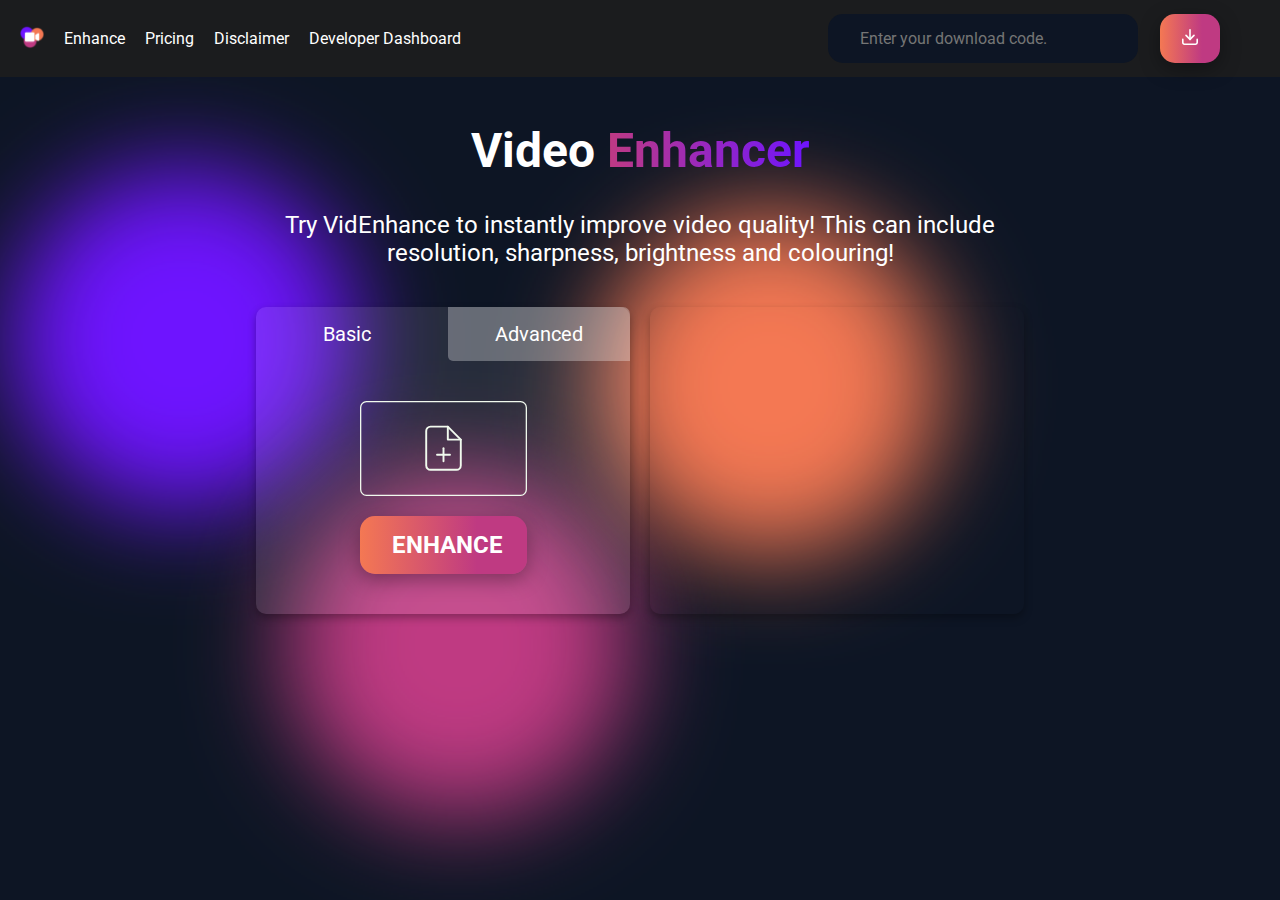
==== index.html @ c8a72e9c "feat(index): sends advanced settings to API" ====
<!DOCTYPE html>
<html lang="en">
  <head>
    <meta charset="UTF-8" />
    <meta name="viewport" content="width=device-width, initial-scale=1.0" />
    <link rel="icon" type="image/x-icon" href="/imgs/VidEnhance2.png">
    <link rel="stylesheet" href="style.css" />
    <title>Video Upload Page</title>
  </head>
  <body>
    <header>
      <nav>
        <ul>
          <div style="display: flex; align-items: center;">
            <li><img src="/imgs/VidEnhance2.png" alt="Logo"></li>
            <li><a href="index.html">Enhance</a></li>
            <li><a href="#pricing">Pricing</a></li>
            <li><a href="disclaimer.html">Disclaimer</a></li>
            <li><a href="dashboard.html">Developer Dashboard</a></li>
          </div>
          <li style="float: right;"><div class="downloadZone">
            <input
              class="dashboardInput"
              id="downloadCode"
              type="text"
              placeholder="Enter your download code."
            />
            <button class="fancyButton" id="downloadFile"><img src="imgs/download.svg" style="height: 16px;" alt=""></button>
          </div></li>
        </ul>
      </nav>
    </header>
    <main>
      <div id="menuModal" class="modal">
        <div class="modal-content">
          <h2>We're working on it!</h2>
          <p class="uuid-descriptor">
            Your file is being rendered, copy this code to check later!
          </p>
          <div id="uuid-bg">
            <p id="uuid"></p>
            <img
              src="imgs/copy-white.png"
              id="copy-uuid"
              class="png-icon"
              alt="copy icon"
            />
            <div id="toast" class="hide">Text copied!</div>
          </div>
          <span id="closeModal" class="close">&times;</span>
        </div>
      </div>
      <h1>Video <span class="titleColour">Enhancer</span></h1>
      <p class="subTitle">
        Try VidEnhance to instantly improve video quality! This can include
        resolution, sharpness, brightness and colouring!
      </p>
      <div class="enhancer-container">
        <div class="enhancer-box">
          <div class="tabs">
            <button id="tabBasic" class="tab active">Basic</button>
            <button id="tabAdvanced" class="tab">Advanced</button>
          </div>
          <!-- Basic Tab -->
          <div id="basicBody" class="enhancer-box-body">
            <label class="custom-file-upload">
              <input type="file" name="videoFile" accept="video/*" />
              <img src="imgs/upload.svg" alt="" />
            </label>
            <button class="fancyButton" id="idSubmit" type="button" value="Upload">ENHANCE</button>
          </div>
          <!-- Advanced Tab -->
          <div id="advancedBody" class="enhancer-box-body" style="display: none;">
            <!-- Output Quality Dropdown Menu -->
            <div class="dropdown">
              <button id="qualitybtn" class="dropbtn">Output Quality: Auto</button>
              <div class="dropdown-content">
                <a id="qualitybtnAuto" href="#">Auto</a>
                <a id="qualitybtnMedium" href="#">Medium - 10k mbps</a> 
                <a id="qualitybtnHigh" href="#">High - 45k mbps</a>
              </div>
            </div>
            <!-- Output Resolution Dropdown Menu -->
            <div class="dropdown">
              <button id="resolutionbtn" class="dropbtn">Output Resolution: Auto</button>
              <div class="dropdown-content">
                <a id="resolutionbtnAuto" href="#">Auto</a>
                <a id="resolutionbtnHD" href="#">HD - 1920x1080</a> 
                <a id="resolutionbtnQHD" href="#">QHD - 2560x1440</a>
                <a id="resolutionbtnUHD" href="#">UHD - 3840x2160</a>
              </div>
            </div>
            <!-- Output Format Dropdown Menu -->
            <div class="dropdown">
              <button id="formatbtn" class="dropbtn">Output Format: Auto</button>
              <div class="dropdown-content">
                <a id="formatbtnAuto" href="#">Auto</a>
                <a id="formatbtnMP4" href="#">MP4</a> 
                <a id="formatbtnMOV" href="#">MOV</a>
              </div>
            </div>
            <!-- Output Sound Dropdown Menu -->
            <div class="dropdown">
              <button id="soundbtn" class="dropbtn">Audio Quality: Auto</button>
              <div class="dropdown-content">
                <a id="soundbtnAuto" href="#">Auto</a>
                <a id="soundbtn41" href="#">44100</a> 
                <a id="soundbtn48" href="#">48000</a>
              </div>
            </div>
            <button class="fancyButton" id="idSubmit" type="button" value="Upload">ENHANCE</button>
          </div>
        </div>
        <div class="preview-box"></div>
      </div>

      
    </main>
    <script>
      let quality = "Auto"
      let resolution = "Auto"
      let format = "Auto"
      let audioQuality = "48000"
      const apiLink = '94.224.211.168:5501'
      let globalUUID;
      document
        .getElementById("idSubmit")
        .addEventListener("click", async (event) => {
          event.preventDefault(); // Prevent the default form submission behavior
          document.getElementById(
            "idSubmit"
          ).innerHTML = `<img src="imgs/loading.gif" class="png-icon" alt="loading">`;
          document.getElementById("idSubmit").setAttribute("disabled", "duck");
          const fileInput = document.querySelector('input[type="file"]');
          const file = fileInput.files[0];
          const settings = {
                      "VideoFormat":format,
                      "Resolution":resolution,
                      "AudioSampleRate":audioQuality,
                      "VideoQuality":quality,
          }
          const formData = new FormData();
          formData.append("videoFile", file);
          formData.append("Settings", settings)
          
          try {
            const response = await fetch(
              `http://${apiLink}/uploader/none`,
              {
                method: "POST",
                body: formData
              }
            );

            if (response.ok) {
              console.log("File uploaded successfully!");
              data = await response.json();
              console.log(data);
              // alert(data.UUID)
              globalUUID = data.UUID;
              document.getElementById("uuid").innerText = data.UUID;
              document.getElementById("menuModal").style.display = "block";
              // Handle any other logic here (e.g., display a success message)
            } else {
              console.error("Error uploading file:", response.statusText);
              // Handle error cases (e.g., display an error message)
            }
          } catch (error) {
            console.error("An error occurred:", error);
            // Handle network errors or other exceptions
          } finally {
            document.getElementById("idSubmit").innerHTML = `Upload`;
            document.getElementById("idSubmit").removeAttribute("disabled");
          }
          return false;
        });

      document
        .getElementById("closeModal")
        .addEventListener("click", function () {
          document.getElementById("menuModal").style.display = "none";
        });
      // TO DO: This only works on local host, HTTPS required.
      document.getElementById("copy-uuid").addEventListener("click", () => {
        navigator.clipboard.writeText(globalUUID);
        const toast = document.getElementById("toast");
        toast.classList.add("show");
        // Hide the toast after 3 seconds
        setTimeout(() => {
          toast.classList.remove("show");
        }, 3000);
      });

      document.getElementById("downloadFile").addEventListener("click", () => {
        downloadCode = document.getElementById("downloadCode").value;
        window.open(
          `http://${apiLink}/download/${downloadCode}`,
          "_blank"
        );
      });
      // Tab Switcher!
      document.getElementById('tabBasic').addEventListener('click', () =>{
        basicBody = document.getElementById('basicBody')
        tabAdvanced = document.getElementById('tabAdvanced')
        advancedBody = document.getElementById('advancedBody')
        tabBasic = document.getElementById('tabBasic')
        basicBody.style.display = 'flex'
        advancedBody.style.display = 'none'
        tabBasic.classList.add('active')
        tabAdvanced.classList.remove('active')
      })
      document.getElementById('tabAdvanced').addEventListener('click', () =>{
        basicBody = document.getElementById('basicBody')
        tabAdvanced = document.getElementById('tabAdvanced')
        advancedBody = document.getElementById('advancedBody')
        tabBasic = document.getElementById('tabBasic')
        basicBody.style.display = 'none'
        advancedBody.style.display = 'flex'
        tabBasic.classList.remove('active')
        tabAdvanced.classList.add('active')
      })

      // Advanced Features Code!
      // document.getElementById('qualitybtnAuto').addEventListener('click', () =>{
        
      // })
      // Advanced Quality
      document.getElementById('qualitybtnAuto').addEventListener('click', () =>{
        quality = "0"
        document.getElementById('qualitybtn').innerText = "Output Quality: Auto"
      })
      document.getElementById('qualitybtnMedium').addEventListener('click', () =>{
        quality = "Medium"
        document.getElementById('qualitybtn').innerText = "Output Quality: Medium"
      })
      document.getElementById('qualitybtnHigh').addEventListener('click', () =>{
        quality = "High"
        document.getElementById('qualitybtn').innerText = "Output Quality: High"
      })
      // Advanced Resolution
      document.getElementById('resolutionbtnAuto').addEventListener('click', () =>{
        resolution = "Auto"
        document.getElementById('resolutionbtn').innerText = "Output Resolution: Auto"
      })
      document.getElementById('resolutionbtnHD').addEventListener('click', () =>{
        resolution = "1920x1080"
        document.getElementById('resolutionbtn').innerText = "Output Resolution: HD"
      })
      document.getElementById('resolutionbtnQHD').addEventListener('click', () =>{
        resolution = "2560x1440"
        document.getElementById('resolutionbtn').innerText = "Output Resolution: QHD"
      })
      document.getElementById('resolutionbtnUHD').addEventListener('click', () =>{
        resolution = "3840x2160"
        document.getElementById('resolutionbtn').innerText = "Output Resolution: UHD"
      })
      // Output Format formatbtn
      document.getElementById('formatbtnAuto').addEventListener('click', () =>{
        format = "Auto"
        document.getElementById('formatbtn').innerText = "Output Format: Auto"
      })
      document.getElementById('formatbtnMP4').addEventListener('click', () =>{
        format = "MP4"
        document.getElementById('formatbtn').innerText = "Output Format: MP4"
      })
      document.getElementById('formatbtnMOV').addEventListener('click', () =>{
        format = "MOV"
        document.getElementById('formatbtn').innerText = "Output Format: MOV"
      })
      // Output Sound soundbtn
      document.getElementById('soundbtnAuto').addEventListener('click', () =>{
        audioQuality = "48000"
        document.getElementById('soundbtn').innerText = "Audio Quality: Auto"
      })
      document.getElementById('soundbtn41').addEventListener('click', () =>{
        audioQuality = "44100"
        document.getElementById('soundbtn').innerText = "Audio Quality: 44100"
      })
      document.getElementById('soundbtn48').addEventListener('click', () =>{
        audioQuality = "48000"
        document.getElementById('soundbtn').innerText = "Audio Quality: 48000"
      })
    </script>
  </body>
</html>
---- style.css ----
@import url('https://fonts.googleapis.com/css2?family=Roboto+Slab:wght@400;700&family=Roboto:ital,wght@0,100;0,300;0,400;0,500;0,700;0,900;1,100;1,300;1,400;1,500;1,700;1,900&display=swap');

:root{
    --vidPurple: #6E14FF;
    --vidOrange: #F47853;
    --vidPink: #BF3A82;
    --vidDarker: #1B1C1E;
    --vidPrevC1: #121F31;
    --vidPrevC2: #606975;
    --vidBG: #0D1524
}

a{
    color: #ffffff;
    text-decoration: none;
}
a:visited{
    color: #ffffff;
    text-decoration: none;
}
* {
    font-family: 'Roboto', sans-serif;
    color: #fff;
}

h1{
    margin-top: 5vh;
    font-size: 48px;
    font-weight: bold;
    color: #ffffff;
    text-align: center;
}
.uploadZone h2{
    text-align: center;
    /* display: inline; */
}
body{
    margin: 0;
    padding: 0;
    background-color: #0D1524;
    background: url('/imgs/Background.png') no-repeat center;
    height: 100vh;
}
nav {
    background-color: var(--vidDarker);
    color: #fff;
    padding: 10px 20px;
}
nav ul {
    display: flex;
    align-items: center;
    justify-content: space-between;
    list-style: none;
    margin: 0;
    padding: 0;
}
nav ul li img{
    height: 24px;
}
nav ul li {
    display: inline-block;
    margin-right: 20px;
}
nav ul li a {
    text-decoration: none;
    color: #fff;
}


input[type="file"] {
    display: none;
}

label img{
    height: 50%;
    width: 50%;
    display: block;
    margin: auto;
}

label img {
    cursor: pointer;
}
.disclaimer{
    width: 55vw;
    margin: auto;
}
.disclaimer a {
    color: #3274ca;
    text-decoration: none;
}
.disclaimer a:visited {
    color: #3274ca;
    text-decoration: none;
}

.wrapper {
    display: flex;
    max-width: 100vw;
    margin-top: 15px;
}

.dashboard-left, .dashboard-right {
    flex: 1; /* Equal width for both buttons */
    padding: 10px;
    text-align: center;
}

.dashboard-left {
    background-color: #121F31; /* Set your desired background color */
    border-radius: 15px;
    
}

.dashboard-right {
    margin-left: 10px;
    background-color: #121F31; /* Set your desired background color */
    border-radius: 15px;
}

.propertyKey{
    font-size: large;
    margin-right: 10px;
    font-weight: bold;
}

.fancyButton{
    color: white;
    width: 100%;
    background: linear-gradient(90deg, var(--vidOrange) 0% , var(--vidPink) 70%);
    border: none;
    border-radius: 15px;
    padding: 15px 32px;
    text-align: center;
    text-decoration: none;
    display: inline-block;
    font-size: 16px;
    margin: 20px 0px;
    cursor: pointer;
    box-shadow: 0px 6px 20px #00000057;
    font-size: 24px;
    font-weight: bold;
    width: 50%;
}
.custom-file-upload{
    width: 50%;
}
.custom-file-upload img{
    width: 100%;
}

#renderDetails{
    width: 50vw;
    background-color: #121F31; /* Set your desired background color */
    border-radius: 15px;
    flex: 1; /* Equal width for both buttons */
    padding: 10px;
    text-align: center;
}

#clearHashes{
    background-color: rgb(248, 67, 67);
}

.dashboardInput {
    color: white;
    background-color: var(--vidBG);
    border: none;
    border-radius: 15px;
    width: 20vw;
    padding: 15px 32px;
    text-align: left;
    text-decoration: none;
    display: inline-block;
    font-size: 16px;
    margin: 4px 2px;
    cursor: text;
    height: 35%;
}

.devDashboard{
    padding: 30px;
}

main {
    padding: 0 20vw;
}

/* Modal Styles */
.modal {
    display: none;
    position: fixed;
    top: 0;
    left: 0;
    width: 100%;
    height: 100%;
    background-color: rgba(0, 0, 0, 0.5);
    z-index: 1;
}

.modal-content {
    position: absolute;
    top: 50%;
    left: 50%;
    border-radius: 15px;
    transform: translate(-50%, -50%);
    background-color: #3274ca;
    padding: 25px;
    z-index: 2;
}
.modal-content h2{
    margin-top: 0;
    padding-left: 0;
}
.close {
    position: absolute;
    top: 15px;
    right: 15px;
    font-size: 20px;
    cursor: pointer;
}
#uuid-bg{
    background-color: #0000005d;
    padding: 2px 15px;
    display: flex;
    flex-direction: row;
    justify-content: center;
    align-items: center;
    gap: 15px;
    border-radius: 15px;
}
.png-icon{
    height: 24px;
    width: 24px;
}

#toast {
    display: none;
    position: fixed;
    bottom: 20px;
    left: 50%;
    transform: translateX(-50%);
    background-color: #333;
    color: #fff;
    padding: 10px 20px;
    border-radius: 5px;
    opacity: 0;
    transition: opacity 0.3s ease;
}

/* Show the toast */
#toast.show {
    display: block;
    opacity: 1;
}

.titleColour{
    background: linear-gradient(90deg, var(--vidPink) 0% , var(--vidPurple) 100%);
    background-clip: text;
    -webkit-background-clip: text;
    -webkit-text-fill-color: transparent;
}

.subTitle{
    text-align: center;
    font-size: 24px; 
}

.indexWrapper{
    display: flex;
    flex-wrap: wrap;
    gap: 20px;
    height: 280px;
}
.vidPreview{
    background-color: #333;
    border-radius: 15px;
    flex-basis: 50%;
    height: 100%;
}
/* Generated by chatGPT */
.tabs {
    display: flex;
    justify-content: space-between;
    gap: 10px;
    margin-bottom: 20px;
}
/* Generated by chatGPT */
.tab {
    background: rgba(255, 255, 255, 0.3);
    border: none;
    color: white;
    padding: 15px 20px;
    cursor: pointer;
    border-radius: 0px 7px 0px 5px;
    width: 50%;
    font-size: 20px;
}
/* Generated by chatGPT */
.tab.active {
    background: rgba(255, 255, 255, 0);
    cursor: default;
}
/* Generated by chatGPT */
.enhancer-container {
    display: flex;
    flex-wrap: wrap;
    justify-content: center;
    align-items: stretch;
    gap: 20px;
    margin-top: 40px;
}
/* Generated by chatGPT */
.enhancer-box, .preview-box {
    width: calc(50% - 10px);
    padding: 0px;
    background: rgba(255, 255, 255, 0.1);
    border-radius: 10px;
    box-shadow: 0 4px 8px rgba(0, 0, 0, 0.3);
    position: relative;
    min-width: 220px;
}

.enhancer-box-body{
    display: flex;
    flex-direction: column;
    align-items: center;
    width: 100%;
    padding: 20px;
    box-sizing: border-box;
}
.preview-box{
    background: url('https://media1.tenor.com/m/ZAMoMuQgf9UAAAAd/mapache-pedro.gif') no-repeat center;
    background-size: cover;

}
.downloadZone{
    float: right;
    margin-left: auto;
    margin-right: 0;
    display: flex;
    align-items: center;
    align-self: flex-end;
    justify-items: flex-end;
    width: 100%;
    right: 0%;
}
.downloadZone .fancyButton{
    margin: 0px 20px;
    height: 30%;
    font-size: 12px;
    padding: 15px 0px;
    width: 15%;
    min-width: 50px;
}


/* Dropdown styling */
.dropbtn {
    background-color: #04AA6D;
    color: white;
    padding: 16px;
    font-size: 16px;
    border: none;
  }
  
  .dropdown {
    position: relative;
    display: inline-block;
  }
  
  .dropdown-content {
    display: none;
    position: absolute;
    background-color: #f1f1f1;
    min-width: 160px;
    box-shadow: 0px 8px 16px 0px rgba(0,0,0,0.2);
    z-index: 1;
  }
  
  .dropdown-content a {
    color: black;
    padding: 12px 16px;
    text-decoration: none;
    display: block;
  }
  
  .dropdown-content a:hover {background-color: #ddd;}
  
  .dropdown:hover .dropdown-content {display: block;}
  
  .dropdown:hover .dropbtn {background-color: #3e8e41;}
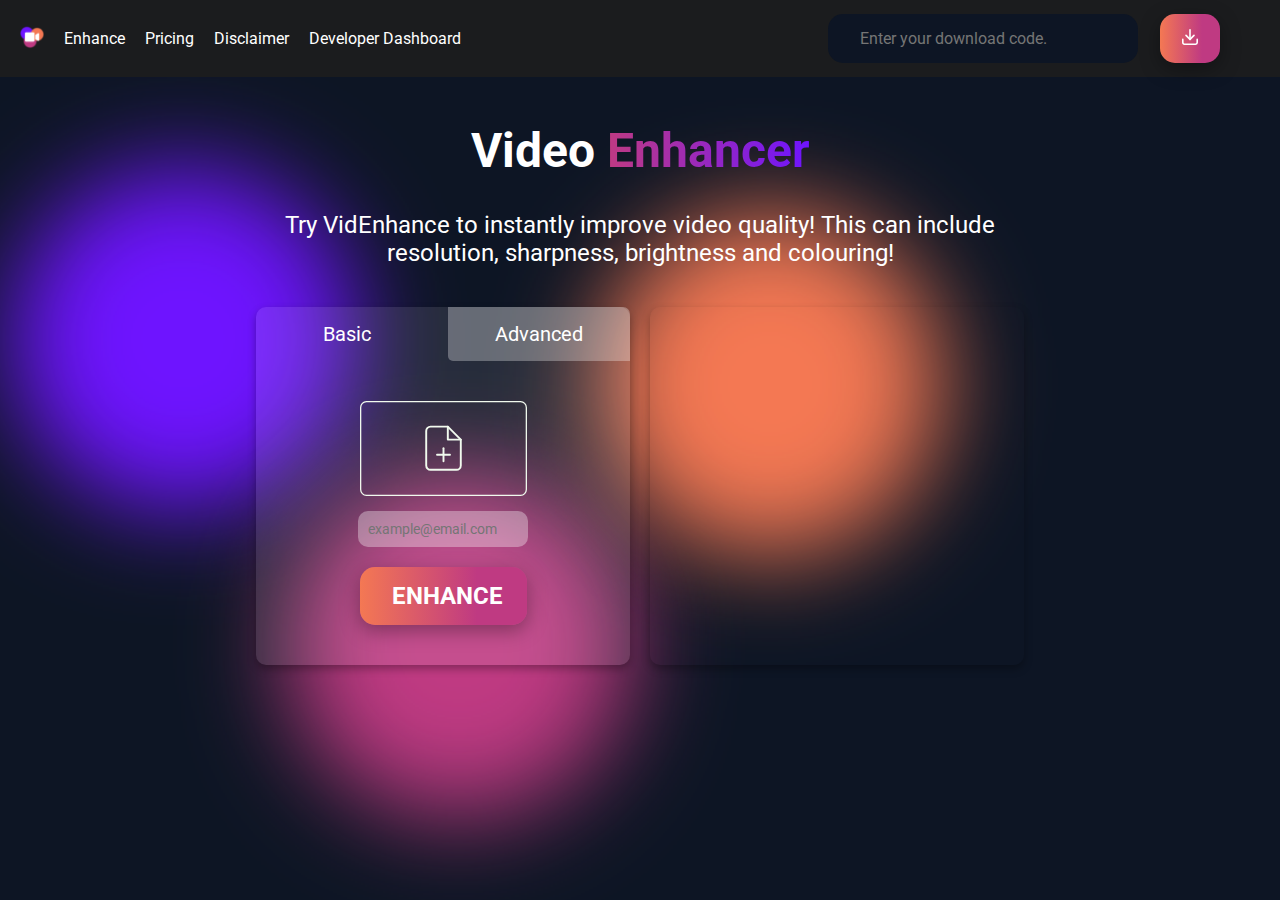
==== commit 07e7bc1e: "feat(index): added email notification functionality." ====
--- a/index.html
+++ b/index.html
@@ -67,6 +67,7 @@
               <input type="file" name="videoFile" accept="video/*" />
               <img src="imgs/upload.svg" alt="" />
             </label>
+            <input id="email" class="email" type="email" placeholder="example@email.com">
             <button class="fancyButton" id="idSubmit" type="button" value="Upload">ENHANCE</button>
           </div>
           <!-- Advanced Tab -->
@@ -108,7 +109,6 @@
                 <a id="soundbtn48" href="#">48000</a>
               </div>
             </div>
-            <button class="fancyButton" id="idSubmit" type="button" value="Upload">ENHANCE</button>
           </div>
         </div>
         <div class="preview-box"></div>
@@ -141,11 +141,15 @@
           }
           const formData = new FormData();
           formData.append("videoFile", file);
-          formData.append("Settings", settings)
-          
+          formData.append("Settings", JSON.stringify(settings))
+          formEmail = document.getElementById('email').value
+          console.log(typeof(formEmail) +' : ('+ formEmail + ")")
+          if (formEmail == '') {
+            formEmail = 'none'
+          }
           try {
             const response = await fetch(
-              `http://${apiLink}/uploader/none`,
+              `http://${apiLink}/uploader/${formEmail}`,
               {
                 method: "POST",
                 body: formData
@@ -243,15 +247,15 @@
         document.getElementById('resolutionbtn').innerText = "Output Resolution: Auto"
       })
       document.getElementById('resolutionbtnHD').addEventListener('click', () =>{
-        resolution = "1920x1080"
+        resolution = "HD"
         document.getElementById('resolutionbtn').innerText = "Output Resolution: HD"
       })
       document.getElementById('resolutionbtnQHD').addEventListener('click', () =>{
-        resolution = "2560x1440"
+        resolution = "QHD"
         document.getElementById('resolutionbtn').innerText = "Output Resolution: QHD"
       })
       document.getElementById('resolutionbtnUHD').addEventListener('click', () =>{
-        resolution = "3840x2160"
+        resolution = "UHD"
         document.getElementById('resolutionbtn').innerText = "Output Resolution: UHD"
       })
       // Output Format formatbtn
--- a/style.css
+++ b/style.css
@@ -194,7 +194,7 @@
     left: 0;
     width: 100%;
     height: 100%;
-    background-color: rgba(0, 0, 0, 0.5);
+    background-color: rgba(0, 0, 0, 0.8);
     z-index: 1;
 }
 
@@ -204,7 +204,7 @@
     left: 50%;
     border-radius: 15px;
     transform: translate(-50%, -50%);
-    background-color: #3274ca;
+    background-color: #707070;
     padding: 25px;
     z-index: 2;
 }
@@ -357,14 +357,18 @@
 
 /* Dropdown styling */
 .dropbtn {
-    background-color: #04AA6D;
+    background-color: #e5e5e570;
     color: white;
     padding: 16px;
     font-size: 16px;
     border: none;
+    border-radius: 10px;
+    width: 100%;
+    margin-top: 10px;
   }
   
   .dropdown {
+    width: 50%;
     position: relative;
     display: inline-block;
   }
@@ -389,4 +393,16 @@
   
   .dropdown:hover .dropdown-content {display: block;}
   
-  .dropdown:hover .dropbtn {background-color: #3e8e41;}+  .dropdown:hover .dropbtn {background-color: #e5e5e570;}
+
+  .email{
+    color: white;
+    text-decoration: none;
+    background-color: #FFFFFF57;
+    font-size: 14px;
+    padding: 10px;
+    border-radius: 10px;
+    margin-top: 15px;
+    border: none;
+    width: 45%;
+  }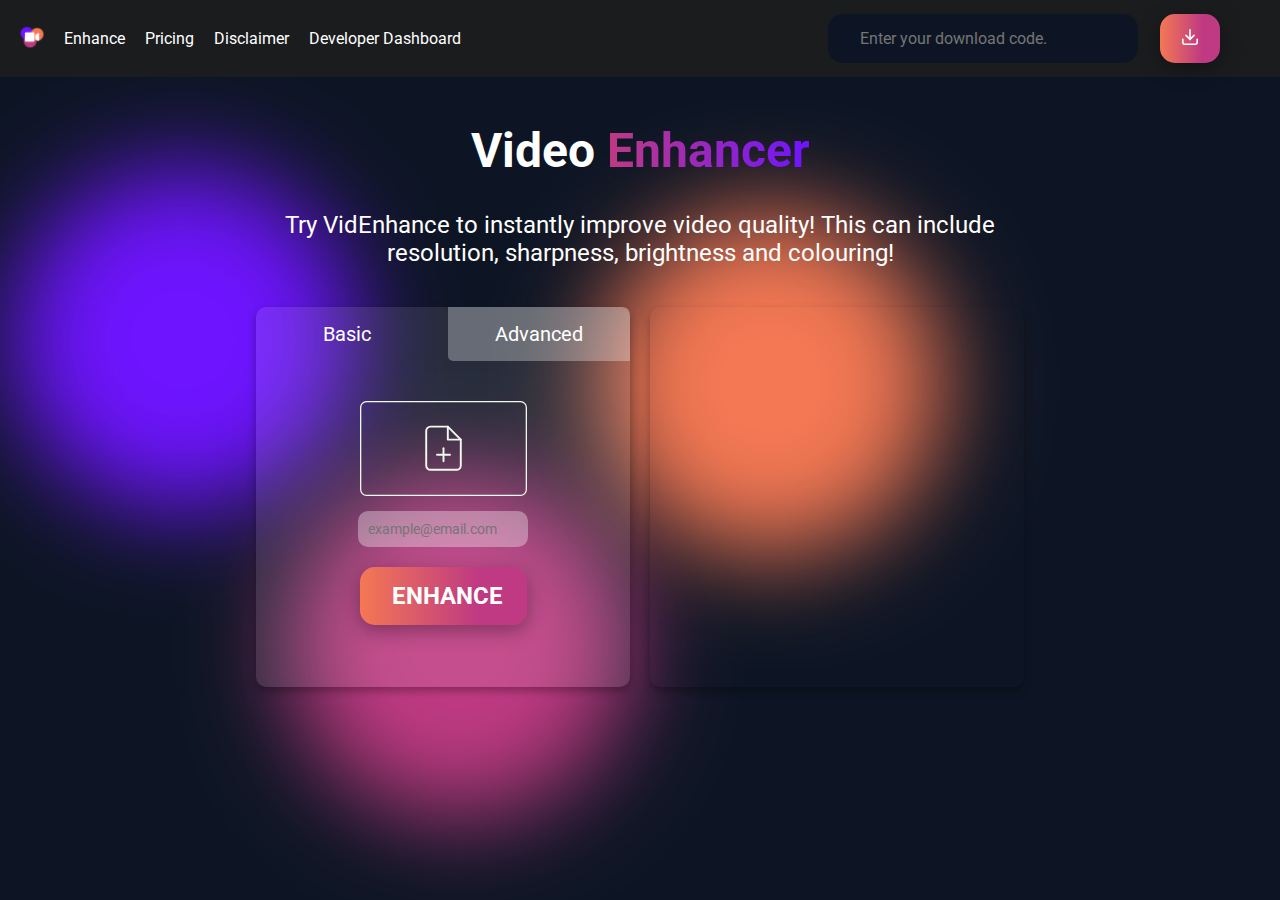
==== commit b0941084: "feat(index): replaced Pedro with actual preview gif." ====
--- a/index.html
+++ b/index.html
@@ -111,7 +111,8 @@
             </div>
           </div>
         </div>
-        <div class="preview-box"></div>
+        <div class="preview-box">
+        </div>
       </div>
 
       
--- a/style.css
+++ b/style.css
@@ -319,6 +319,7 @@
     box-shadow: 0 4px 8px rgba(0, 0, 0, 0.3);
     position: relative;
     min-width: 220px;
+    height: 380px;
 }
 
 .enhancer-box-body{
@@ -330,7 +331,7 @@
     box-sizing: border-box;
 }
 .preview-box{
-    background: url('https://media1.tenor.com/m/ZAMoMuQgf9UAAAAd/mapache-pedro.gif') no-repeat center;
+    background: url('/imgs/previewsm.gif') no-repeat center;
     background-size: cover;
 
 }
@@ -405,4 +406,7 @@
     margin-top: 15px;
     border: none;
     width: 45%;
-  }+  }
+video{
+    width: 100%;
+}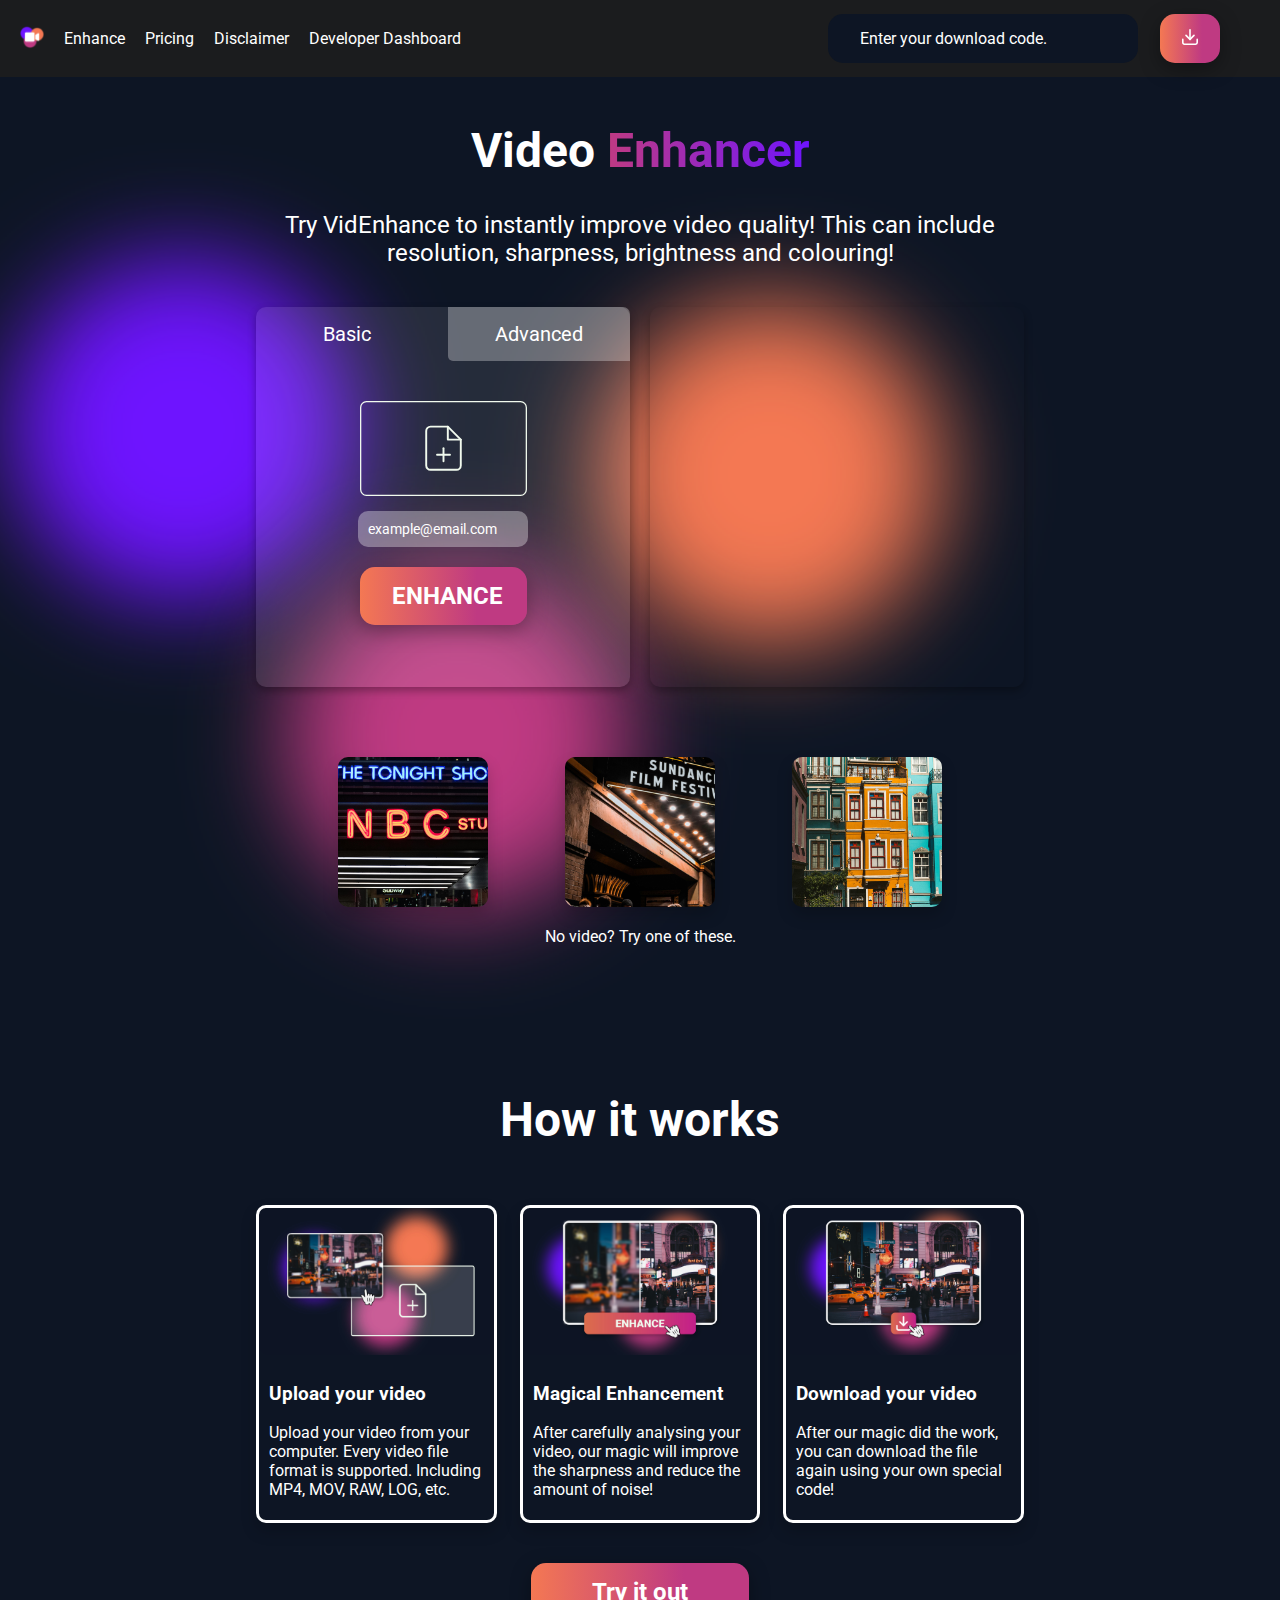
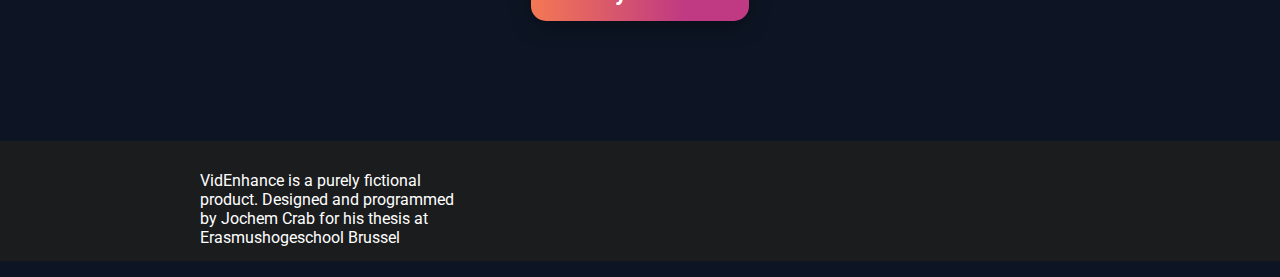
==== commit 50ef4445: "feat(index): polished the rest of the HTML" ====
--- a/index.html
+++ b/index.html
@@ -3,7 +3,7 @@
   <head>
     <meta charset="UTF-8" />
     <meta name="viewport" content="width=device-width, initial-scale=1.0" />
-    <link rel="icon" type="image/x-icon" href="/imgs/VidEnhance2.png">
+    <link rel="icon" type="image/x-icon" href="/imgs/VidEnhance2.png" />
     <link rel="stylesheet" href="style.css" />
     <title>Video Upload Page</title>
   </head>
@@ -11,22 +11,26 @@
     <header>
       <nav>
         <ul>
-          <div style="display: flex; align-items: center;">
-            <li><img src="/imgs/VidEnhance2.png" alt="Logo"></li>
+          <div style="display: flex; align-items: center">
+            <li><img src="/imgs/VidEnhance2.png" alt="Logo" /></li>
             <li><a href="index.html">Enhance</a></li>
             <li><a href="#pricing">Pricing</a></li>
             <li><a href="disclaimer.html">Disclaimer</a></li>
             <li><a href="dashboard.html">Developer Dashboard</a></li>
           </div>
-          <li style="float: right;"><div class="downloadZone">
-            <input
-              class="dashboardInput"
-              id="downloadCode"
-              type="text"
-              placeholder="Enter your download code."
-            />
-            <button class="fancyButton" id="downloadFile"><img src="imgs/download.svg" style="height: 16px;" alt=""></button>
-          </div></li>
+          <li style="float: right">
+            <div class="downloadZone">
+              <input
+                class="dashboardInput"
+                id="downloadCode"
+                type="text"
+                placeholder="Enter your download code."
+              />
+              <button class="fancyButton" id="downloadFile">
+                <img src="imgs/download.svg" style="height: 16px" alt="" />
+              </button>
+            </div>
+          </li>
         </ul>
       </nav>
     </header>
@@ -50,7 +54,7 @@
           <span id="closeModal" class="close">&times;</span>
         </div>
       </div>
-      <h1>Video <span class="titleColour">Enhancer</span></h1>
+      <h1 id="mainTitle">Video <span class="titleColour">Enhancer</span></h1>
       <p class="subTitle">
         Try VidEnhance to instantly improve video quality! This can include
         resolution, sharpness, brightness and colouring!
@@ -67,36 +71,58 @@
               <input type="file" name="videoFile" accept="video/*" />
               <img src="imgs/upload.svg" alt="" />
             </label>
-            <input id="email" class="email" type="email" placeholder="example@email.com">
-            <button class="fancyButton" id="idSubmit" type="button" value="Upload">ENHANCE</button>
+            <input
+              id="email"
+              class="email"
+              type="email"
+              placeholder="example@email.com"
+            />
+            <button
+              class="fancyButton"
+              id="idSubmit"
+              type="button"
+              value="Upload"
+            >
+              ENHANCE
+            </button>
           </div>
           <!-- Advanced Tab -->
-          <div id="advancedBody" class="enhancer-box-body" style="display: none;">
+          <div
+            id="advancedBody"
+            class="enhancer-box-body"
+            style="display: none"
+          >
             <!-- Output Quality Dropdown Menu -->
             <div class="dropdown">
-              <button id="qualitybtn" class="dropbtn">Output Quality: Auto</button>
+              <button id="qualitybtn" class="dropbtn">
+                Output Quality: Auto
+              </button>
               <div class="dropdown-content">
                 <a id="qualitybtnAuto" href="#">Auto</a>
-                <a id="qualitybtnMedium" href="#">Medium - 10k mbps</a> 
+                <a id="qualitybtnMedium" href="#">Medium - 10k mbps</a>
                 <a id="qualitybtnHigh" href="#">High - 45k mbps</a>
               </div>
             </div>
             <!-- Output Resolution Dropdown Menu -->
             <div class="dropdown">
-              <button id="resolutionbtn" class="dropbtn">Output Resolution: Auto</button>
+              <button id="resolutionbtn" class="dropbtn">
+                Output Resolution: Auto
+              </button>
               <div class="dropdown-content">
                 <a id="resolutionbtnAuto" href="#">Auto</a>
-                <a id="resolutionbtnHD" href="#">HD - 1920x1080</a> 
+                <a id="resolutionbtnHD" href="#">HD - 1920x1080</a>
                 <a id="resolutionbtnQHD" href="#">QHD - 2560x1440</a>
                 <a id="resolutionbtnUHD" href="#">UHD - 3840x2160</a>
               </div>
             </div>
             <!-- Output Format Dropdown Menu -->
             <div class="dropdown">
-              <button id="formatbtn" class="dropbtn">Output Format: Auto</button>
+              <button id="formatbtn" class="dropbtn">
+                Output Format: Auto
+              </button>
               <div class="dropdown-content">
                 <a id="formatbtnAuto" href="#">Auto</a>
-                <a id="formatbtnMP4" href="#">MP4</a> 
+                <a id="formatbtnMP4" href="#">MP4</a>
                 <a id="formatbtnMOV" href="#">MOV</a>
               </div>
             </div>
@@ -105,24 +131,85 @@
               <button id="soundbtn" class="dropbtn">Audio Quality: Auto</button>
               <div class="dropdown-content">
                 <a id="soundbtnAuto" href="#">Auto</a>
-                <a id="soundbtn41" href="#">44100</a> 
+                <a id="soundbtn41" href="#">44100</a>
                 <a id="soundbtn48" href="#">48000</a>
               </div>
             </div>
           </div>
         </div>
-        <div class="preview-box">
+        <div class="preview-box"></div>
+      </div>
+      <div class="parent">
+        <div class="demoSample demo1"></div>
+        <div class="demoSample demo2"></div>
+        <div class="demoSample demo3"></div>
+      </div>
+      <p class="centertext">No video? Try one of these.</p>
+      <div class="tutorial-section">
+        <h1>How it works</h1>
+        <div class="tutorial-parent">
+          <div class="tutorial-card">
+            <div>
+              <img
+                class="tutorial-thumbnail"
+                src="/imgs/Tutorial/Uploadthefile.jpg"
+                alt=""
+              />
+            </div>
+            <div class="tutorial-content">
+              <h3>Upload your video</h3>
+              <p>
+                Upload your video from your computer. Every video file format is
+                supported. Including MP4, MOV, RAW, LOG, etc.
+              </p>
+            </div>
+          </div>
+          <div class="tutorial-card">
+            <div>
+              <img
+                class="tutorial-thumbnail"
+                src="/imgs/Tutorial/enhanceautomatically.jpg"
+                alt=""
+              />
+            </div>
+            <div class="tutorial-content">
+              <h3>Magical Enhancement</h3>
+              <p>
+                After carefully analysing your video, our magic will improve the
+                sharpness and reduce the amount of noise!
+              </p>
+            </div>
+          </div>
+          <div class="tutorial-card">
+            <div>
+              <img
+                class="tutorial-thumbnail"
+                src="/imgs/Tutorial/downloadthefile.jpg"
+                alt=""
+              />
+            </div>
+            <div class="tutorial-content">
+              <h3>Download your video</h3>
+              <p>
+                After our magic did the work, you can download the file again
+                using your own special code!
+              </p>
+            </div>
+          </div>
         </div>
+        <a href="#mainTitle" class="fancyButton try">Try it out</a>
       </div>
-
       
     </main>
+    <footer>
+        <p>VidEnhance is a purely fictional product. Designed and programmed by Jochem Crab for his thesis at Erasmushogeschool Brussel</p>
+    </footer>
     <script>
-      let quality = "Auto"
-      let resolution = "Auto"
-      let format = "Auto"
-      let audioQuality = "48000"
-      const apiLink = '94.224.211.168:5501'
+      let quality = "Auto";
+      let resolution = "Auto";
+      let format = "Auto";
+      let audioQuality = "48000";
+      const apiLink = "94.224.211.168:5501";
       let globalUUID;
       document
         .getElementById("idSubmit")
@@ -135,25 +222,25 @@
           const fileInput = document.querySelector('input[type="file"]');
           const file = fileInput.files[0];
           const settings = {
-                      "VideoFormat":format,
-                      "Resolution":resolution,
-                      "AudioSampleRate":audioQuality,
-                      "VideoQuality":quality,
-          }
+            VideoFormat: format,
+            Resolution: resolution,
+            AudioSampleRate: audioQuality,
+            VideoQuality: quality,
+          };
           const formData = new FormData();
           formData.append("videoFile", file);
-          formData.append("Settings", JSON.stringify(settings))
-          formEmail = document.getElementById('email').value
-          console.log(typeof(formEmail) +' : ('+ formEmail + ")")
-          if (formEmail == '') {
-            formEmail = 'none'
+          formData.append("Settings", JSON.stringify(settings));
+          formEmail = document.getElementById("email").value;
+          console.log(typeof formEmail + " : (" + formEmail + ")");
+          if (formEmail == "") {
+            formEmail = "none";
           }
           try {
             const response = await fetch(
               `http://${apiLink}/uploader/${formEmail}`,
               {
                 method: "POST",
-                body: formData
+                body: formData,
               }
             );
 
@@ -198,93 +285,111 @@
 
       document.getElementById("downloadFile").addEventListener("click", () => {
         downloadCode = document.getElementById("downloadCode").value;
-        window.open(
-          `http://${apiLink}/download/${downloadCode}`,
-          "_blank"
-        );
+        window.open(`http://${apiLink}/download/${downloadCode}`, "_blank");
       });
       // Tab Switcher!
-      document.getElementById('tabBasic').addEventListener('click', () =>{
-        basicBody = document.getElementById('basicBody')
-        tabAdvanced = document.getElementById('tabAdvanced')
-        advancedBody = document.getElementById('advancedBody')
-        tabBasic = document.getElementById('tabBasic')
-        basicBody.style.display = 'flex'
-        advancedBody.style.display = 'none'
-        tabBasic.classList.add('active')
-        tabAdvanced.classList.remove('active')
-      })
-      document.getElementById('tabAdvanced').addEventListener('click', () =>{
-        basicBody = document.getElementById('basicBody')
-        tabAdvanced = document.getElementById('tabAdvanced')
-        advancedBody = document.getElementById('advancedBody')
-        tabBasic = document.getElementById('tabBasic')
-        basicBody.style.display = 'none'
-        advancedBody.style.display = 'flex'
-        tabBasic.classList.remove('active')
-        tabAdvanced.classList.add('active')
-      })
+      document.getElementById("tabBasic").addEventListener("click", () => {
+        basicBody = document.getElementById("basicBody");
+        tabAdvanced = document.getElementById("tabAdvanced");
+        advancedBody = document.getElementById("advancedBody");
+        tabBasic = document.getElementById("tabBasic");
+        basicBody.style.display = "flex";
+        advancedBody.style.display = "none";
+        tabBasic.classList.add("active");
+        tabAdvanced.classList.remove("active");
+      });
+      document.getElementById("tabAdvanced").addEventListener("click", () => {
+        basicBody = document.getElementById("basicBody");
+        tabAdvanced = document.getElementById("tabAdvanced");
+        advancedBody = document.getElementById("advancedBody");
+        tabBasic = document.getElementById("tabBasic");
+        basicBody.style.display = "none";
+        advancedBody.style.display = "flex";
+        tabBasic.classList.remove("active");
+        tabAdvanced.classList.add("active");
+      });
 
       // Advanced Features Code!
       // document.getElementById('qualitybtnAuto').addEventListener('click', () =>{
-        
+
       // })
       // Advanced Quality
-      document.getElementById('qualitybtnAuto').addEventListener('click', () =>{
-        quality = "0"
-        document.getElementById('qualitybtn').innerText = "Output Quality: Auto"
-      })
-      document.getElementById('qualitybtnMedium').addEventListener('click', () =>{
-        quality = "Medium"
-        document.getElementById('qualitybtn').innerText = "Output Quality: Medium"
-      })
-      document.getElementById('qualitybtnHigh').addEventListener('click', () =>{
-        quality = "High"
-        document.getElementById('qualitybtn').innerText = "Output Quality: High"
-      })
+      document
+        .getElementById("qualitybtnAuto")
+        .addEventListener("click", () => {
+          quality = "0";
+          document.getElementById("qualitybtn").innerText =
+            "Output Quality: Auto";
+        });
+      document
+        .getElementById("qualitybtnMedium")
+        .addEventListener("click", () => {
+          quality = "Medium";
+          document.getElementById("qualitybtn").innerText =
+            "Output Quality: Medium";
+        });
+      document
+        .getElementById("qualitybtnHigh")
+        .addEventListener("click", () => {
+          quality = "High";
+          document.getElementById("qualitybtn").innerText =
+            "Output Quality: High";
+        });
       // Advanced Resolution
-      document.getElementById('resolutionbtnAuto').addEventListener('click', () =>{
-        resolution = "Auto"
-        document.getElementById('resolutionbtn').innerText = "Output Resolution: Auto"
-      })
-      document.getElementById('resolutionbtnHD').addEventListener('click', () =>{
-        resolution = "HD"
-        document.getElementById('resolutionbtn').innerText = "Output Resolution: HD"
-      })
-      document.getElementById('resolutionbtnQHD').addEventListener('click', () =>{
-        resolution = "QHD"
-        document.getElementById('resolutionbtn').innerText = "Output Resolution: QHD"
-      })
-      document.getElementById('resolutionbtnUHD').addEventListener('click', () =>{
-        resolution = "UHD"
-        document.getElementById('resolutionbtn').innerText = "Output Resolution: UHD"
-      })
+      document
+        .getElementById("resolutionbtnAuto")
+        .addEventListener("click", () => {
+          resolution = "Auto";
+          document.getElementById("resolutionbtn").innerText =
+            "Output Resolution: Auto";
+        });
+      document
+        .getElementById("resolutionbtnHD")
+        .addEventListener("click", () => {
+          resolution = "HD";
+          document.getElementById("resolutionbtn").innerText =
+            "Output Resolution: HD";
+        });
+      document
+        .getElementById("resolutionbtnQHD")
+        .addEventListener("click", () => {
+          resolution = "QHD";
+          document.getElementById("resolutionbtn").innerText =
+            "Output Resolution: QHD";
+        });
+      document
+        .getElementById("resolutionbtnUHD")
+        .addEventListener("click", () => {
+          resolution = "UHD";
+          document.getElementById("resolutionbtn").innerText =
+            "Output Resolution: UHD";
+        });
       // Output Format formatbtn
-      document.getElementById('formatbtnAuto').addEventListener('click', () =>{
-        format = "Auto"
-        document.getElementById('formatbtn').innerText = "Output Format: Auto"
-      })
-      document.getElementById('formatbtnMP4').addEventListener('click', () =>{
-        format = "MP4"
-        document.getElementById('formatbtn').innerText = "Output Format: MP4"
-      })
-      document.getElementById('formatbtnMOV').addEventListener('click', () =>{
-        format = "MOV"
-        document.getElementById('formatbtn').innerText = "Output Format: MOV"
-      })
+      document.getElementById("formatbtnAuto").addEventListener("click", () => {
+        format = "Auto";
+        document.getElementById("formatbtn").innerText = "Output Format: Auto";
+      });
+      document.getElementById("formatbtnMP4").addEventListener("click", () => {
+        format = "MP4";
+        document.getElementById("formatbtn").innerText = "Output Format: MP4";
+      });
+      document.getElementById("formatbtnMOV").addEventListener("click", () => {
+        format = "MOV";
+        document.getElementById("formatbtn").innerText = "Output Format: MOV";
+      });
       // Output Sound soundbtn
-      document.getElementById('soundbtnAuto').addEventListener('click', () =>{
-        audioQuality = "48000"
-        document.getElementById('soundbtn').innerText = "Audio Quality: Auto"
-      })
-      document.getElementById('soundbtn41').addEventListener('click', () =>{
-        audioQuality = "44100"
-        document.getElementById('soundbtn').innerText = "Audio Quality: 44100"
-      })
-      document.getElementById('soundbtn48').addEventListener('click', () =>{
-        audioQuality = "48000"
-        document.getElementById('soundbtn').innerText = "Audio Quality: 48000"
-      })
+      document.getElementById("soundbtnAuto").addEventListener("click", () => {
+        audioQuality = "48000";
+        document.getElementById("soundbtn").innerText = "Audio Quality: Auto";
+      });
+      document.getElementById("soundbtn41").addEventListener("click", () => {
+        audioQuality = "44100";
+        document.getElementById("soundbtn").innerText = "Audio Quality: 44100";
+      });
+      document.getElementById("soundbtn48").addEventListener("click", () => {
+        audioQuality = "48000";
+        document.getElementById("soundbtn").innerText = "Audio Quality: 48000";
+      });
     </script>
   </body>
 </html>
--- a/style.css
+++ b/style.css
@@ -1,5 +1,7 @@
 @import url('https://fonts.googleapis.com/css2?family=Roboto+Slab:wght@400;700&family=Roboto:ital,wght@0,100;0,300;0,400;0,500;0,700;0,900;1,100;1,300;1,400;1,500;1,700;1,900&display=swap');
-
+::placeholder{
+    color: white;
+}
 :root{
     --vidPurple: #6E14FF;
     --vidOrange: #F47853;
@@ -37,9 +39,8 @@
 body{
     margin: 0;
     padding: 0;
+    background: url('/imgs/Background.png') no-repeat top;
     background-color: #0D1524;
-    background: url('/imgs/Background.png') no-repeat center;
-    height: 100vh;
 }
 nav {
     background-color: var(--vidDarker);
@@ -409,4 +410,88 @@
   }
 video{
     width: 100%;
+}
+
+.parent {
+    margin-top: 70px;
+    margin-bottom: 20px;
+    display: flex;
+    justify-content: center;
+    gap: 10%;
+    grid-template-columns: repeat(3, 1fr);
+    grid-template-rows: 1fr;
+    grid-row-gap: 0px;
+    width: 100%;
+}
+
+.demoSample{
+    cursor: pointer;
+    width: 150px;
+    height: 150px;
+    border-radius: 10px;
+    box-shadow: 0px 8px 16px 0px rgba(0,0,0,0.2);
+}
+
+.demo1{
+    background: url('/imgs/demo1.png') no-repeat center;
+}
+.demo2{
+    background: url('/imgs/demo2.png') no-repeat center;
+}
+.demo3{
+    background: url('/imgs/demo3.png') no-repeat center;
+}
+
+.tutorial-parent {
+    margin-top: 25px;
+    margin-bottom: 20px;
+    display: flex;
+    justify-content: center;
+    gap: 3%;
+    grid-template-columns: repeat(3, 1fr);
+    grid-template-rows: 1fr;
+    grid-row-gap: 0px;
+    width: 100%;
+}
+
+.tutorial-card{
+    width: 30vw;
+    height: auto;
+    border: white solid 3px;
+    border-radius: 10px;
+    box-shadow: 0px 8px 16px 0px rgba(0,0,0,0.2);
+}
+
+.centertext{
+    text-align: center;
+    width: 100%;
+}
+
+.tutorial-section{
+    display: flex;
+    align-items: center;
+    flex-direction: column;
+    margin-top: 100px;
+    margin-bottom: 100px;
+}
+
+.tutorial-thumbnail{
+    width: 100%;
+    border-radius: 10px;
+}
+.tutorial-content{
+    padding: 5px 10px;
+}
+
+footer{
+    background-color: var(--vidDarker);
+    height: 120px;
+}
+footer p{
+    padding: 30px 200px;
+    width: 20%;
+}
+.try{
+    width: 20%;
+
 }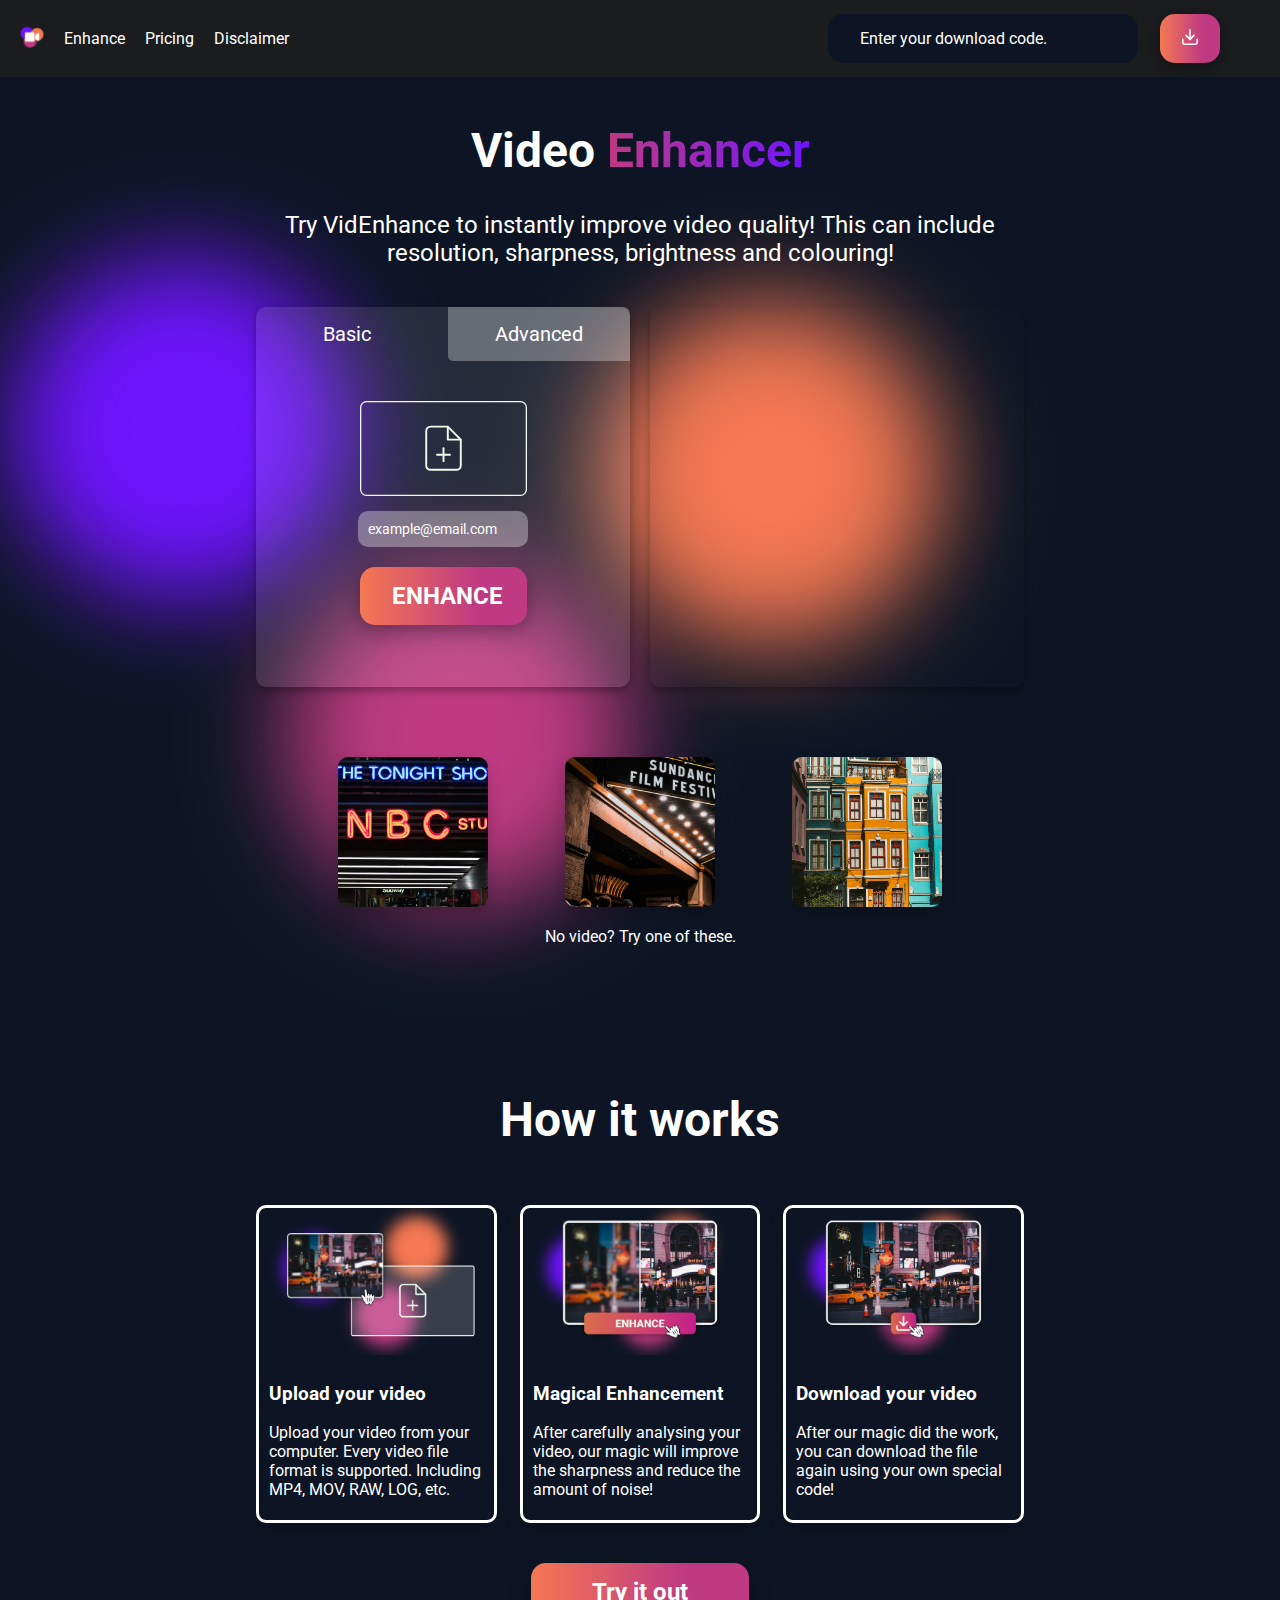
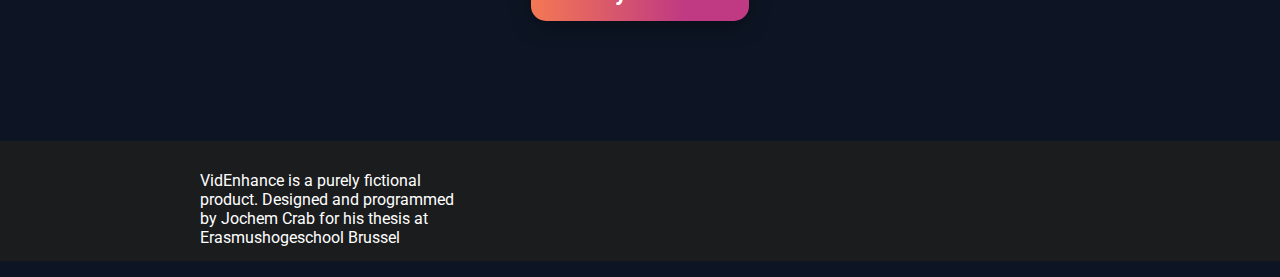
==== commit 6160d3b6: "cleanup(html): general cleanup of project" ====
--- a/index.html
+++ b/index.html
@@ -16,7 +16,6 @@
             <li><a href="index.html">Enhance</a></li>
             <li><a href="#pricing">Pricing</a></li>
             <li><a href="disclaimer.html">Disclaimer</a></li>
-            <li><a href="dashboard.html">Developer Dashboard</a></li>
           </div>
           <li style="float: right">
             <div class="downloadZone">
